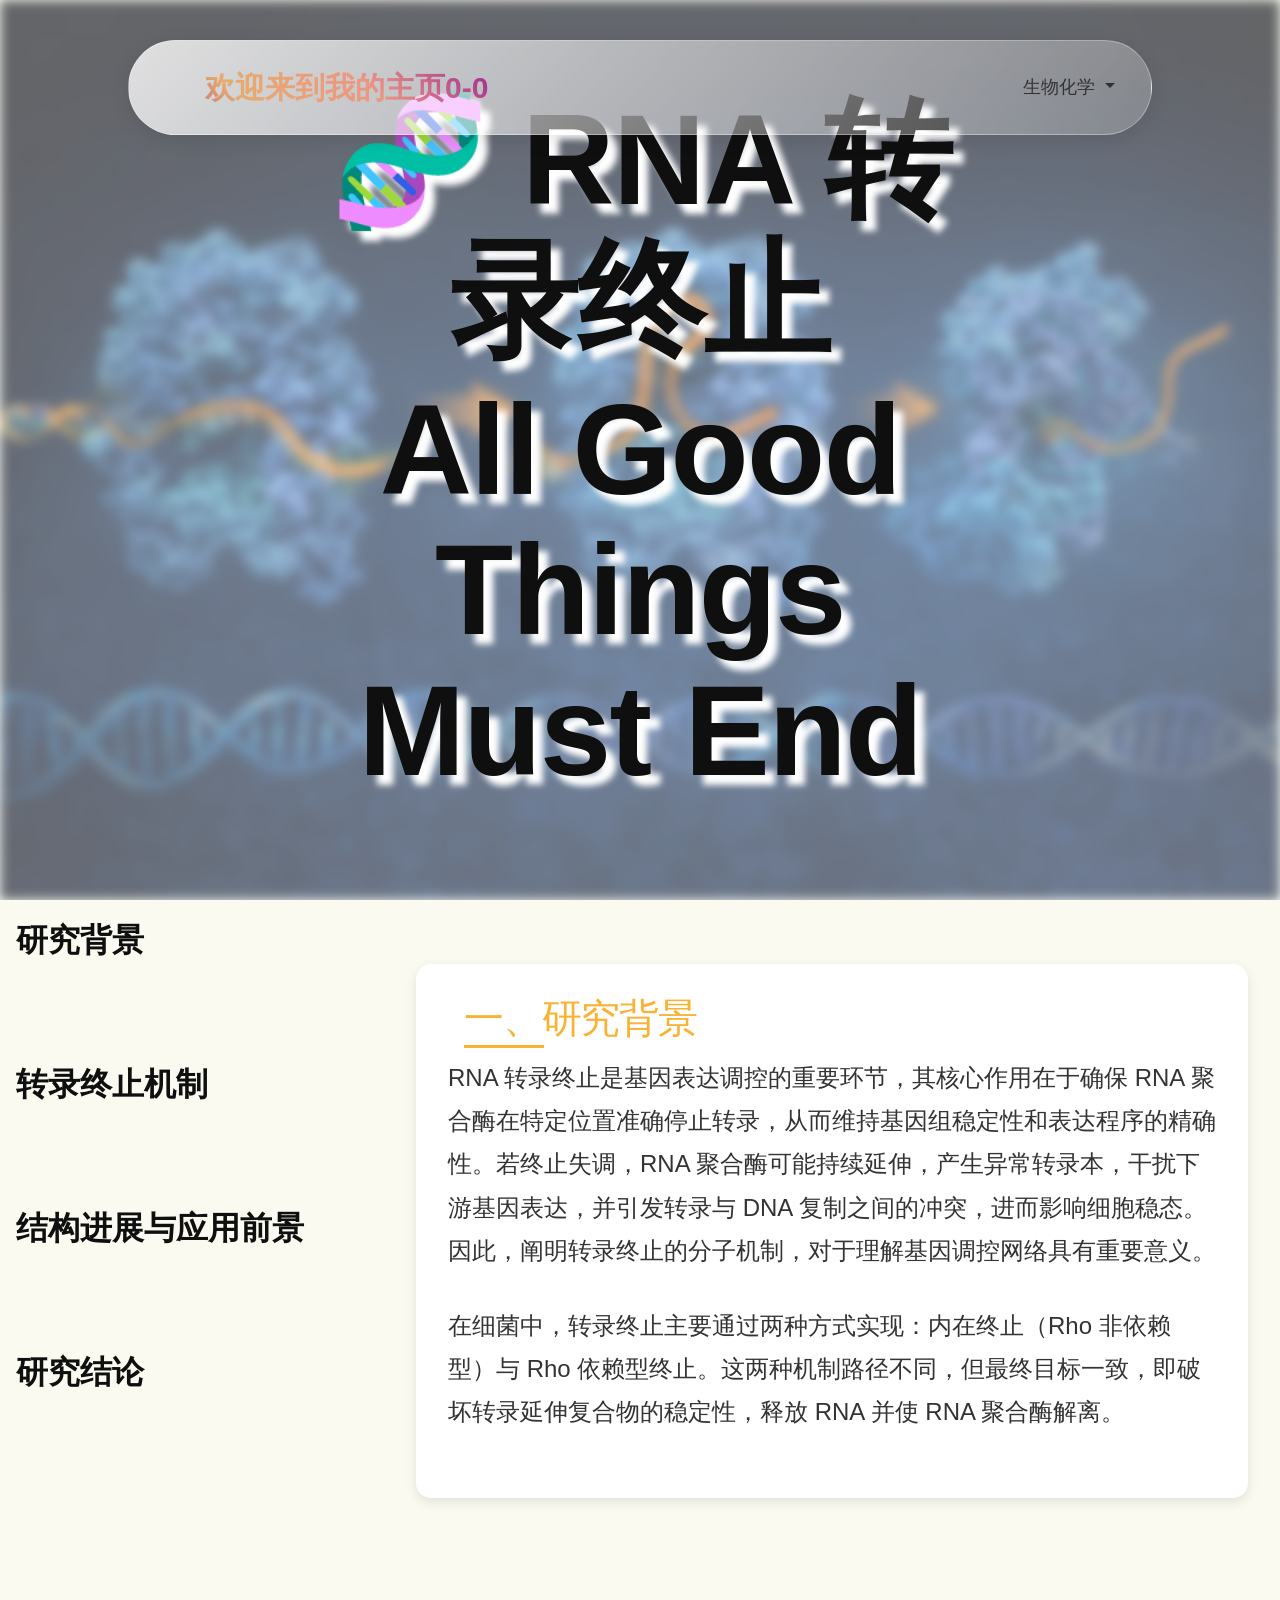
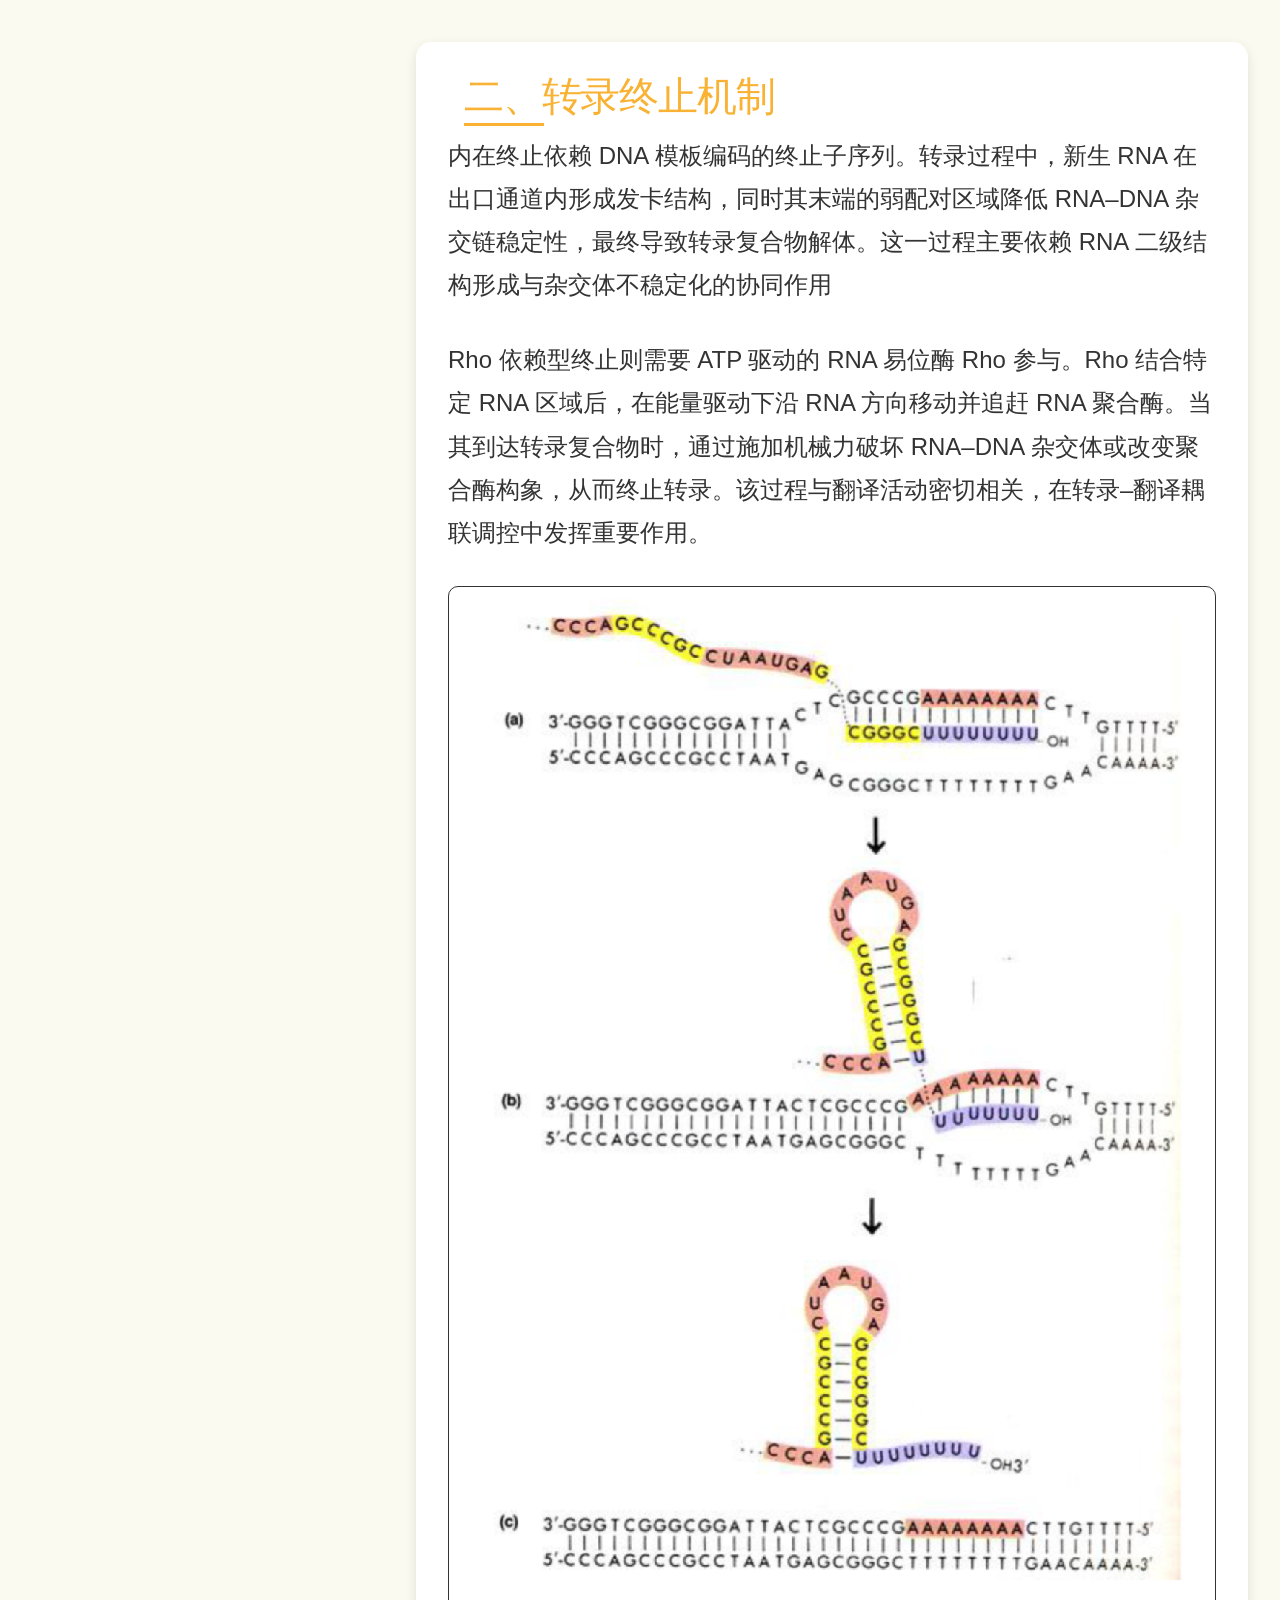
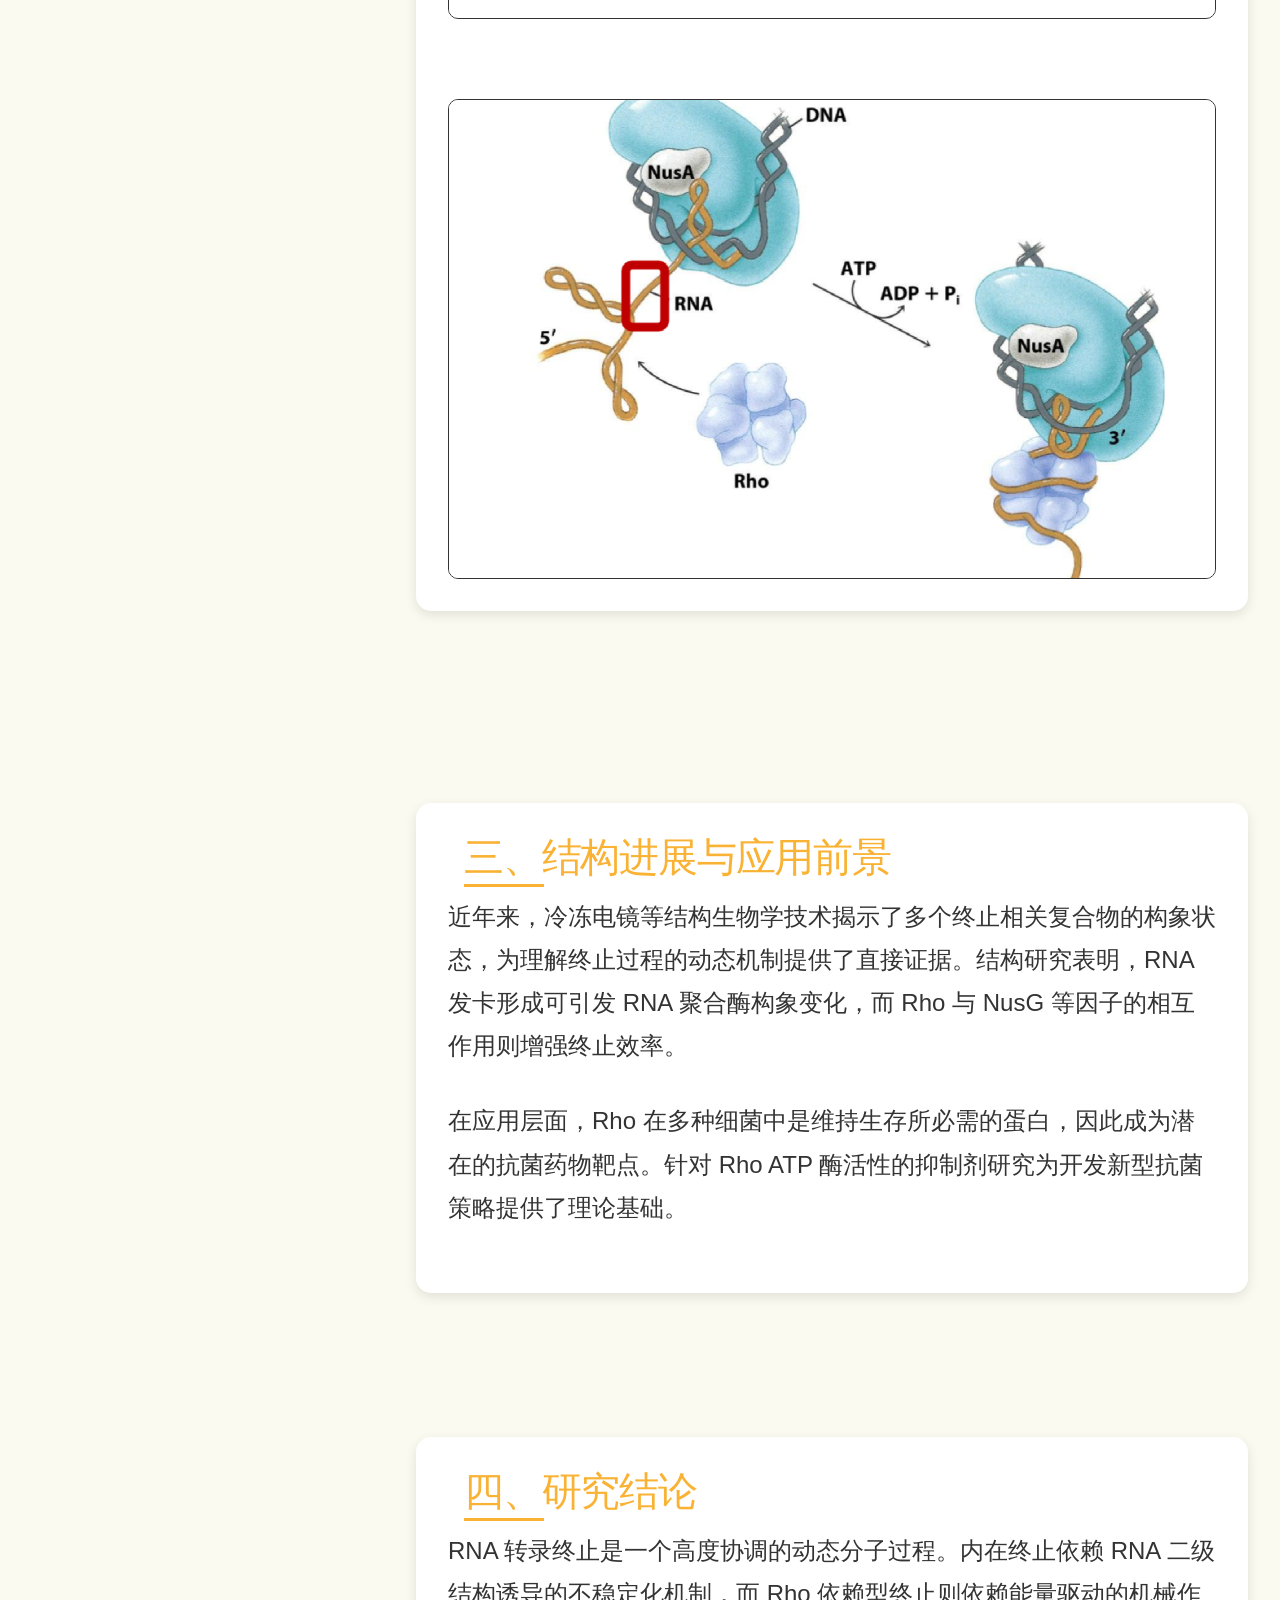
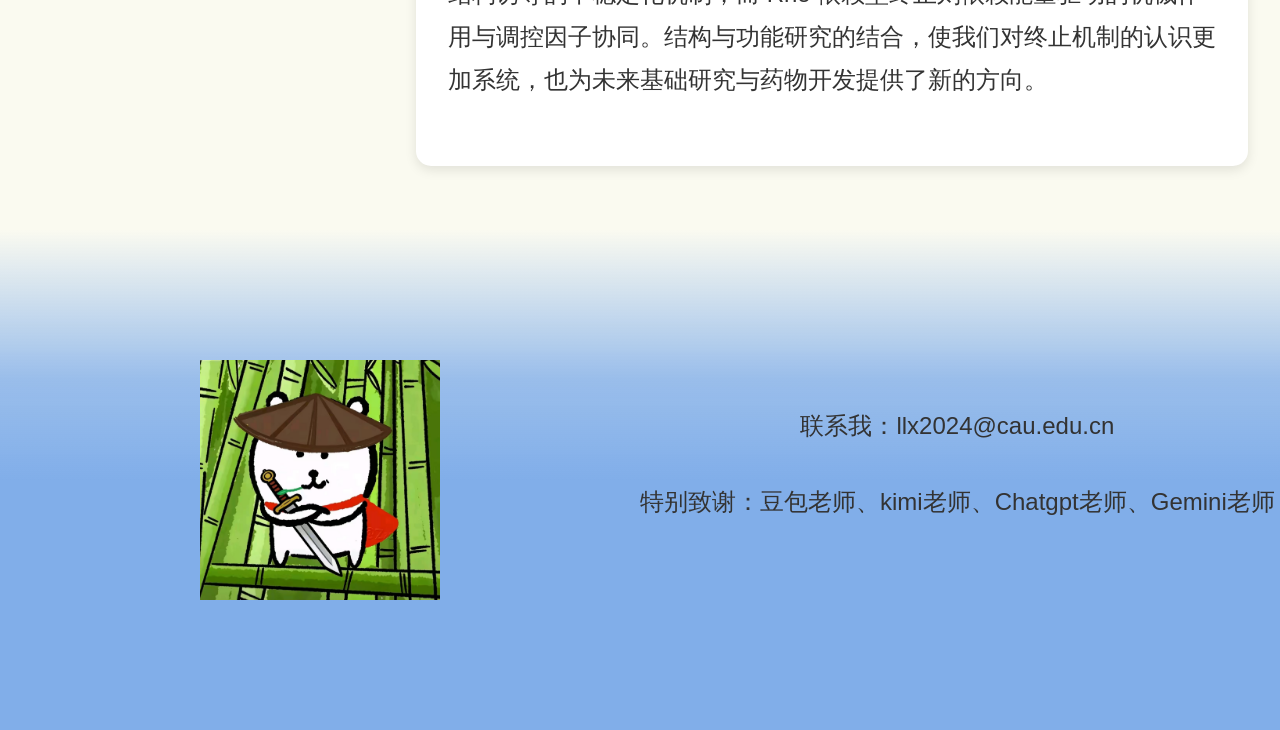
==== shengwuhuaxue.html @ e9fe0827 "Add files via upload" ====
<!DOCTYPE html>
<html lang="en">
<head>
    <meta charset="UTF-8">
    <meta name="viewport" content="width=device-width, initial-scale=1.0">
    <title>生物化学</title>
    <link href="https://cdn.jsdelivr.net/npm/bootstrap@5.3.2/dist/css/bootstrap.min.css" rel="stylesheet">
    <link rel="stylesheet" href="style.css">
    <link rel="stylesheet" href="style2.css">
</head>
<body>
    <nav class="navbar navbar-expand-lg fixed-top justify-content-between" >
    <!--navbar-expand-lg: 大屏幕的时候开启nav-->
    
  <div class="container" >
    <!-- HOME -->
        <div class="nav-item ms-5 ">
          <a class="smooth-shimmer" href="/Untitled-1.html">欢迎来到我的主页0-0</a>
        </div>
    <button class="navbar-toggler"   
    type="button" data-bs-toggle="collapse" 
    data-bs-target="#navbarSupportedContent">
    <span class="navbar-toggler-icon"></span>  <!-- 三条横线图标 ☰ -->
    </button>
    <!-- toggler:按钮样式 data-bs-target：具体内容 -->

    <div class="collapse navbar-collapse" id="navbarSupportedContent">
      <ul class="navbar-nav ms-auto left-aligned d-flex gap-3">
        <!-- ms-auto:自动填满左边的空间 left-aligned：文字左对齐 -->
        <li class="nav-item dropdown">
            <!-- dropdown：下拉菜单容器-->
          <a class="nav-link dropdown-toggle" data-="toggle:下拉容器按钮"
          href="#" id="navbar-project" role="button" 
          data-bs-toggle="dropdown" aria-expanded="false">
            生物化学 
          </a>
          <div class="dropdown-menu" >
            <div class="menu-section">
              <div class="column">
                <a class="dropdown-item" href="/shengwuhuaxue.html#sec1">研究背景</a>
                <a class="dropdown-item" href="/shengwuhuaxue.html#sec2">转录终止机制</a>
              </div>
              <div class="column">
                <a class="dropdown-item" href="/shengwuhuaxue.html#sec3">结构进展与应用前景</a>
              </div>
              <div class="column">
                <a class="dropdown-item" href="/shengwuhuaxue.html#sec4">研究结论</a>
              </div>
          </div>
        </div></li>
      </ul>
    </div>
  </div>
</nav>
<div class="head">
    <img src="/image/zhuanlu.png">
    <div class="head-text">
      <h1>🧬 RNA 转录终止</h1>
      <h1>All Good Things Must End</h1>
      </div>
</div>
<div class="bigpage d-flex flex-column">
<div class="page d-flex">
    <div class="left">
         <div class="nav-item" data-target="sec1">研究背景</div>
         <div class="nav-item" data-target="sec2">转录终止机制</div>
         <div class="nav-item" data-target="sec3">结构进展与应用前景</div>
         <div class="nav-item" data-target="sec4">研究结论</div>
    </div>
    <div class="right d-flex">
        <div class="content content1" id="sec1">
        <h2>一、研究背景</h2>
            <p>RNA 转录终止是基因表达调控的重要环节，其核心作用在于确保 RNA 聚合酶在特定位置准确停止转录，从而维持基因组稳定性和表达程序的精确性。若终止失调，RNA 聚合酶可能持续延伸，产生异常转录本，干扰下游基因表达，并引发转录与 DNA 复制之间的冲突，进而影响细胞稳态。因此，阐明转录终止的分子机制，对于理解基因调控网络具有重要意义。</p>
            <p>在细菌中，转录终止主要通过两种方式实现：内在终止（Rho 非依赖型）与 Rho 依赖型终止。这两种机制路径不同，但最终目标一致，即破坏转录延伸复合物的稳定性，释放 RNA 并使 RNA 聚合酶解离。</p>
        </div>
        <div class="content content2" id="sec2">
            <h2>二、转录终止机制</h2>
            <p>内在终止依赖 DNA 模板编码的终止子序列。转录过程中，新生 RNA 在出口通道内形成发卡结构，同时其末端的弱配对区域降低 RNA–DNA 杂交链稳定性，最终导致转录复合物解体。这一过程主要依赖 RNA 二级结构形成与杂交体不稳定化的协同作用</p>
            <p>Rho 依赖型终止则需要 ATP 驱动的 RNA 易位酶 Rho 参与。Rho 结合特定 RNA 区域后，在能量驱动下沿 RNA 方向移动并追赶 RNA 聚合酶。当其到达转录复合物时，通过施加机械力破坏 RNA–DNA 杂交体或改变聚合酶构象，从而终止转录。该过程与翻译活动密切相关，在转录–翻译耦联调控中发挥重要作用。</p>
                <div class="pic d-flex">
            <img src="/image/1.png" alt=""><img src="/image/2.png" alt="">
        </div>
        </div>
        <div class="content content3" id="sec3">
            <h2>三、结构进展与应用前景</h2>
            <p>近年来，冷冻电镜等结构生物学技术揭示了多个终止相关复合物的构象状态，为理解终止过程的动态机制提供了直接证据。结构研究表明，RNA 发卡形成可引发 RNA 聚合酶构象变化，而 Rho 与 NusG 等因子的相互作用则增强终止效率。</p>
            <p>在应用层面，Rho 在多种细菌中是维持生存所必需的蛋白，因此成为潜在的抗菌药物靶点。针对 Rho ATP 酶活性的抑制剂研究为开发新型抗菌策略提供了理论基础。</p>
        </div>
        <div class="content content4" id="sec4">
            <h2>四、研究结论</h2>
            <p>RNA 转录终止是一个高度协调的动态分子过程。内在终止依赖 RNA 二级结构诱导的不稳定化机制，而 Rho 依赖型终止则依赖能量驱动的机械作用与调控因子协同。结构与功能研究的结合，使我们对终止机制的认识更加系统，也为未来基础研究与药物开发提供了新的方向。</p>
        </div>
    </div>
</div>
<footer class="d-flex">
    <div class="ico"><img src="/image/ico.jpg" alt="">
    </div>
    <div class="text">
       <p> 联系我：llx2024@cau.edu.cn</p>
       <p>特别致谢：豆包老师、kimi老师、Chatgpt老师、Gemini老师</p>
    </div>
</footer>
</div>
     <script src="https://cdn.jsdelivr.net/npm/bootstrap@5.3.2/dist/js/bootstrap.bundle.min.js"></script>
    <script>
        // 监听每个 section 进入视口，激活对应的导航项
const sections = document.querySelectorAll('.content');
const navItems = document.querySelectorAll('.nav-item');

// 监听每个 section 的滚动
const observer = new IntersectionObserver((entries) => {
  entries.forEach(entry => {
    const targetId = entry.target.id; // 获取当前 section 的 id
    const navItem = document.querySelector(`.nav-item[data-target="${targetId}"]`);

    if (entry.isIntersecting) {
      // 激活当前导航项
      navItem.classList.add('active');
    } else {
      // 取消激活
      navItem.classList.remove('active');
    }
  });
}, { threshold: 0.5 }); // 当 section 至少有 50% 进入视口时触发

sections.forEach(section => observer.observe(section));

// 平滑滚动效果
navItems.forEach(item => {
  item.addEventListener('click', (e) => {
    const targetId = e.target.getAttribute('data-target');
    const targetElement = document.getElementById(targetId);

    targetElement.scrollIntoView({
      behavior: 'smooth',
      block: 'start'
    });
  });
});
    </script>
    </body>
</html>
---- style.css ----
* {
  margin: 0;
  padding: 0;
  box-sizing: border-box;
}
:root {
  --base-100: #fafaf0;
  --base-200: #deded5;
  --base-300: #0f0f0f;
}

.navbar {
    border-radius: 50px;
    margin:40px 10%;
    background: linear-gradient(135deg, rgba(255,255,255,0.8), rgba(255,255,255,0.2));
    -webkit-backdrop-filter: blur(15px) ;
    box-shadow: 0 4px 20px rgba(0,0,0,0.1);
    border: 1px solid rgba(255,255,255,0.3); /* 加边框增强玻璃感 */

}

.navbar > .container {
  display: flex;
  justify-content: space-between;
  align-items: center;
}
/*文字和汉堡水平分开*/
 body{
    background-image: rgb(247, 251, 252);
}
.page{
    height: 1200vh;
}
.nav-item > a{
    font-size: large;
}
/*文字渐变效果*/
.container> .nav-item:nth-child(1) > a{
    background-image: linear-gradient(45deg, #9B1E8F, #E5AC6E, #ED9681, #9F2793, #E737B8,
     #B85FAF, #3F37AF, #5C9DEA, #9B1E8F, #E5AC6E) !important;
    font-weight: 700;
    font-size: 30px;
    color: #9B1E8F; 
    background-clip: text; 
    color: transparent;   
    background-size: 400% 400%;
    animation: smooth-shimmer 8s ease infinite !important; 
    text-decoration: none;
}
@keyframes smooth-shimmer{
    0%{background-position:0% 50%}
    50%{background-position:100% 50%}   
    100%{background-position:0% 50%}
}
.dropdown-toggle::after {
  transition: transform 0.2s ease-in-out;
}

.dropdown-toggle.show::after {
  transform: rotate(180deg);
}
/*箭头旋转效果*/
.dropdown-toggle.show {
  color: #3F37AF !important;
}
/*点击颜色改变*/
.container> .nav-item:nth-child(1){
    width: 20em;
    overflow: hidden;
    white-space: nowrap;
    animation: typing 2s steps(8) forwards,blink 1s steps(1) infinite

}
@keyframes typing{
    0%{width: 0;}
    100%{width: 20em;}
}
@keyframes blink{
    50%{
        border-color: black;
    }

}
/*标题浮现效果*/

.page{
  height: 100%;

}
.page > .welcome{
    height: 10vh;
    margin-top: -45rem;
    display: flex;
    flex-direction: column;  /* 垂直排列 */
    justify-content: center;  /* 水平 */
    align-items: center;      /* 垂直 */
    height: 100vh;
    padding-top:350px ;
    margin-bottom: 340px;
}

.welcome-1 >p,.welcome-2 >p,.welcome-3 >p,.welcome-4> p {
   font-size: 5vw;
   font-weight: 700;
    font-family: impact;
}

#welcome-3,#welcome-4{
  transform: scale(0); /* 初始缩小 */
  transform: translateY(30px);
  opacity: 0;
  transition: all 1.5s ease-in-out;

}
#welcome-3.active,#welcome-4.active{
    opacity: 1;
    transform: translateY(0) scale(1); /* 恢复正常大小 */
}
/*文字浮现效果*/
.wrapper {
            position: relative;
            width: 100%;
            height: 200vh;
        }
.container2 {
            position: sticky;
            top: 0;
            display: flex;
            align-items: center;
            width: 100%;
            height: 100vh;
            background-image: linear-gradient( var(--base-100) 20%,rgb(127, 216, 250));
            box-shadow: 0 40px 16px rgb(127, 216, 250);

        }
.card1 {
            display: flex;
            justify-content: center;
            align-items: center;
            width: 60rem;
            height: 50rem;
         background-color: #f7f7f7;
            margin-right: 10rem;
           background: transparent;
            font-size: 5rem;
            color: #171717;
            flex-shrink: 0;
              border: none !important;
        }
.card1 >img{
    border-radius: 25px;
    box-shadow: 10px 10px 16px black;
}
/*横向滚动*/
img {
  width: 100%;
  height: 100%;
  object-fit: cover;
}


body {
  font-family: "Manrope", sans-serif;
  background-color: var(--base-100);
  color: var(--base-300);
}

h1, h2 {
  font-weight: 500;
  line-height: 1.1;
}

h1 {
  font-size: 4rem;
  letter-spacing: -0.1rem;
}

h2 {
  font-size: 2.5rem;
  letter-spacing: -0.075rem;
}

p {
  font-size: 1.125rem;
}


.spotlight {
  position: relative;
  width: 100%;
  height: 4700px;
  padding: 2rem;
  display: flex;
  flex-direction: column;
  gap: 10rem;
  overflow: hidden;
}

.spotlight .row {
  display: flex;
  justify-content: center;
  gap: 2rem;
}

.spotlight .row .col {
  flex: 1;
  display: flex;
  flex-direction: column;
  justify-content: center;
}

.spotlight .row:nth-child(1) .img,
.spotlight .row:nth-child(4) .img {
  width: 50%;
}
.spotlight .row:nth-child(4) .duiqi .img{
    img{border-radius: 150px;
    box-shadow: 20px 20px 10px var(--base-100),20px -20px 10px var(--base-100);
}

}
.spotlight .card {
  width: 75%;
  margin: 0 auto;
  padding: 2rem;
  background-color: var(--base-200);
  border-radius: 1rem;
  display: flex;
  flex-direction: column;
  gap: 1rem;
}

.spotlight .svg-path {
  position: absolute;
  top: 25svh;
  left: 50%;
  transform: translateX(-50%);
  width: 90%;
  height: 100%;
  z-index: -1;
}

.spotlight .svg-path svg {
  width: 100%;
  height: auto;
}

@media (max-width: 1000px) {
  h1, h2 {
    letter-spacing: 0;
  }

  h1 {
    font-size: 2rem;
  }

  h2 {
    font-size: 1.5rem;
  }

  p {
    font-size: 1rem;
  }

  .spotlight {
    gap: 12rem;
  }

  .spotlight .row {
    flex-direction: column;
    gap: 10rem;
  }

  .spotlight .row:nth-child(1) .img,
  .spotlight .row:nth-child(4) .img {
    width: 100%;
  }

  .spotlight .card {
    width: 100%;
  }

  .spotlight .svg-path {
    top: 15svh;
    width: 275%;
  }
}

footer{
    position: relative;
    flex: 1fr;
    height: 500px;
     background: linear-gradient(
    to top, 
    #81AEE9 50%,          /* 盒子主体保持纯色 */
    rgba(129, 174, 233, 0.8) 70%,  /* 80%-90% 半透明 */
    #fff 100%    /* 90%-100% 完全透明 */
  );
    .ico{
       width: 50%;
       display: flex;
         justify-content: center; /* 水平居中 */
    align-items: center; /* 垂直居中 */
    }
    .ico img{
        width: 15rem;
        height: 15rem;
        aniimation:
    }
    .text{
        display: flex ;
        flex-direction:column ;
        justify-content: center; /* 水平居中 */
        align-items: center; /* 垂直居中 */
    }
}
.ico img{
animation: breathe 5s infinite;
}
@keyframes breathe {
    0%{
        transform: scale(1),rotate(0);
    }
    33%{
        transform: rotate(15deg);
    }
        50%{
        transform: scale(1.2);
    }
    66%{
        transform: rotate(-15deg);}
100%{
        transform: scale(1),rotate(0);
    }

}
.white-overlay {
  position: absolute; 
  z-index: 99;      /* 高于背景，低于文字块 */
  background: rgba(255, 255, 255); 
  opacity: 0;       /* 初始透明，由GSAP控制显示 */
  pointer-events: none; /* 不阻挡交互 */
  height: 100%;
  width: 100%;
  top: 0;
  left: 0;
  transform: scale(3);
}

/* 4. 文字块通用样式：居中+初始隐藏 */
.text-block{
  position: absolute;
  left: 50%;
  transform: translate(-50%, 50%); /* 初始向下偏移（配合GSAP的y:0居中） */
  z-index: 100; /* 高于white-overlay，确保文字在最上层 */
  opacity: 0;   /* 初始透明 */
  text-align: center;
  width: 180%;
  max-width: 1800px;
  font-size: 5rem;
  color: #333;
  padding: 2rem;
}
.text-block1{
    top: 40%;
}
.text-block2{
    top: 50%;
}
.text-block3{
    top: 60%;
}
.text-block4{
    top: 70%;
}
.text-block5{
    top: 80%;
}
.spotlight .row:nth-child(4) .img{
    position: relative;
    height: auto;
    margin: 0 auto;
   }
---- style2.css ----
.head {
  position: relative;
  width: 100%;
  height: 100vh;
  overflow: hidden;
  img {
  position: absolute;
  inset: 0;
  width: 100%;
  height: 100%;
  object-fit: cover;
  z-index: 1;
  opacity: 0.6;
  filter: blur(6px);
}
  .head-text{
  position: absolute;
  top: 50%;
  left: 50%;
  transform: translate(-50%, -50%);
  z-index: 3;
  text-align: center;
  h1{
    font-size: 8rem;
    font-weight: 800;
    text-shadow: 10px 10px 6px #fff;
  }
}
}
.left{
  width: 30%;
  position: sticky;
  top: 125px;   /* 距离顶部 */
  height: fit-content;
  display: flex;
  flex-direction: column;
  gap: 4rem;
  left: 9%;
  .nav-item {
    font-size: 2rem;
    font-weight: 600;
  cursor: pointer;
  transition: all 0.3s ease;
  }
}
.nav-item {
  padding: 1rem;
  cursor: pointer;
  font-size: 1.2rem;
  transition: all 0.3s ease;
}

/* 左侧导航项 - 高亮效果 */
.nav-item.active {
  font-size: 2.5rem;   /* 放大字体 */
  color: #f9b233;      /* 改变颜色 */
}

.right {
  width: 70%;
  background-image: linear-gradient(#93e6e3);
  height: auto;
  border-radius: 25px;
  flex-direction: column;
  gap: 5rem; /* 缩小间隔，使内容更加紧凑 */
  padding: 2rem; /* 增加整体内边距 */
}

.content {
  background-color: #fff;
  margin: 2rem 0;
  border-radius: 15px;
  padding: 2rem;
  box-shadow: 0 4px 12px rgba(0, 0, 0, 0.1); 
  height: auto;
}

h2 {
  position: relative;
  display: inline-block;
  font-size: 2.5rem;
  color: #f9b233;
  margin-left: 1rem;
  margin-bottom: 1rem; /* 增加标题与内容的间距 */
}

.content h2::after {
  content: "";
  position: absolute;
  left: 0;
  bottom: -8px;
  width: 5rem;
  height: 3px;
  background-color: #f9b233;
}

p {
  font-size: 1.5rem;
  font-weight: 400;
  color: #333;
  line-height: 1.8;
  margin-bottom: 2rem; /* 增加段落间距 */
}

/* 图片布局 */
.content2 img {
  margin: auto;
  height: 30rem;
  width: 100%; /* 更适应不同屏幕大小 */
  object-fit: cover;
  border:1px solid #333;
  border-radius: 10px; /* 给图片加个圆角 */
  max-width: calc(50% - 5%); 
}

/* 图片区布局 */
.pic {
  display: flex;
  gap: 5%;
  margin-top: 2rem;
   box-sizing: border-box; 
}

.pic img:nth-child(1) {
  flex: 1;
  object-fit: cover;
  border-radius: 10px;
  height: 60rem; /* 限制图片高度 */
}

/* content3 卡片的顶部 margin 位置 */
.content3 {
  margin-top: 80px;
}

@media(max-width:1400px){
    .left{
        left:0;
    }
    .content2 .pic{
        display: flex;
        flex-direction: column;
         width: 100%;
        gap: 5rem;
    }
    .content2 img{
        width: 100%;
        max-width:10000px;
    }
}
body{
    height: 3500px;
}
footer{
    background: linear-gradient(
    to top, 
    #81AEE9 50%,          /* 盒子主体保持纯色 */
    rgba(129, 174, 233, 0.8) 70%,  /* 80%-90% 半透明 */
    #FAFAF0 100%    /* 90%-100% 完全透明 */)
}
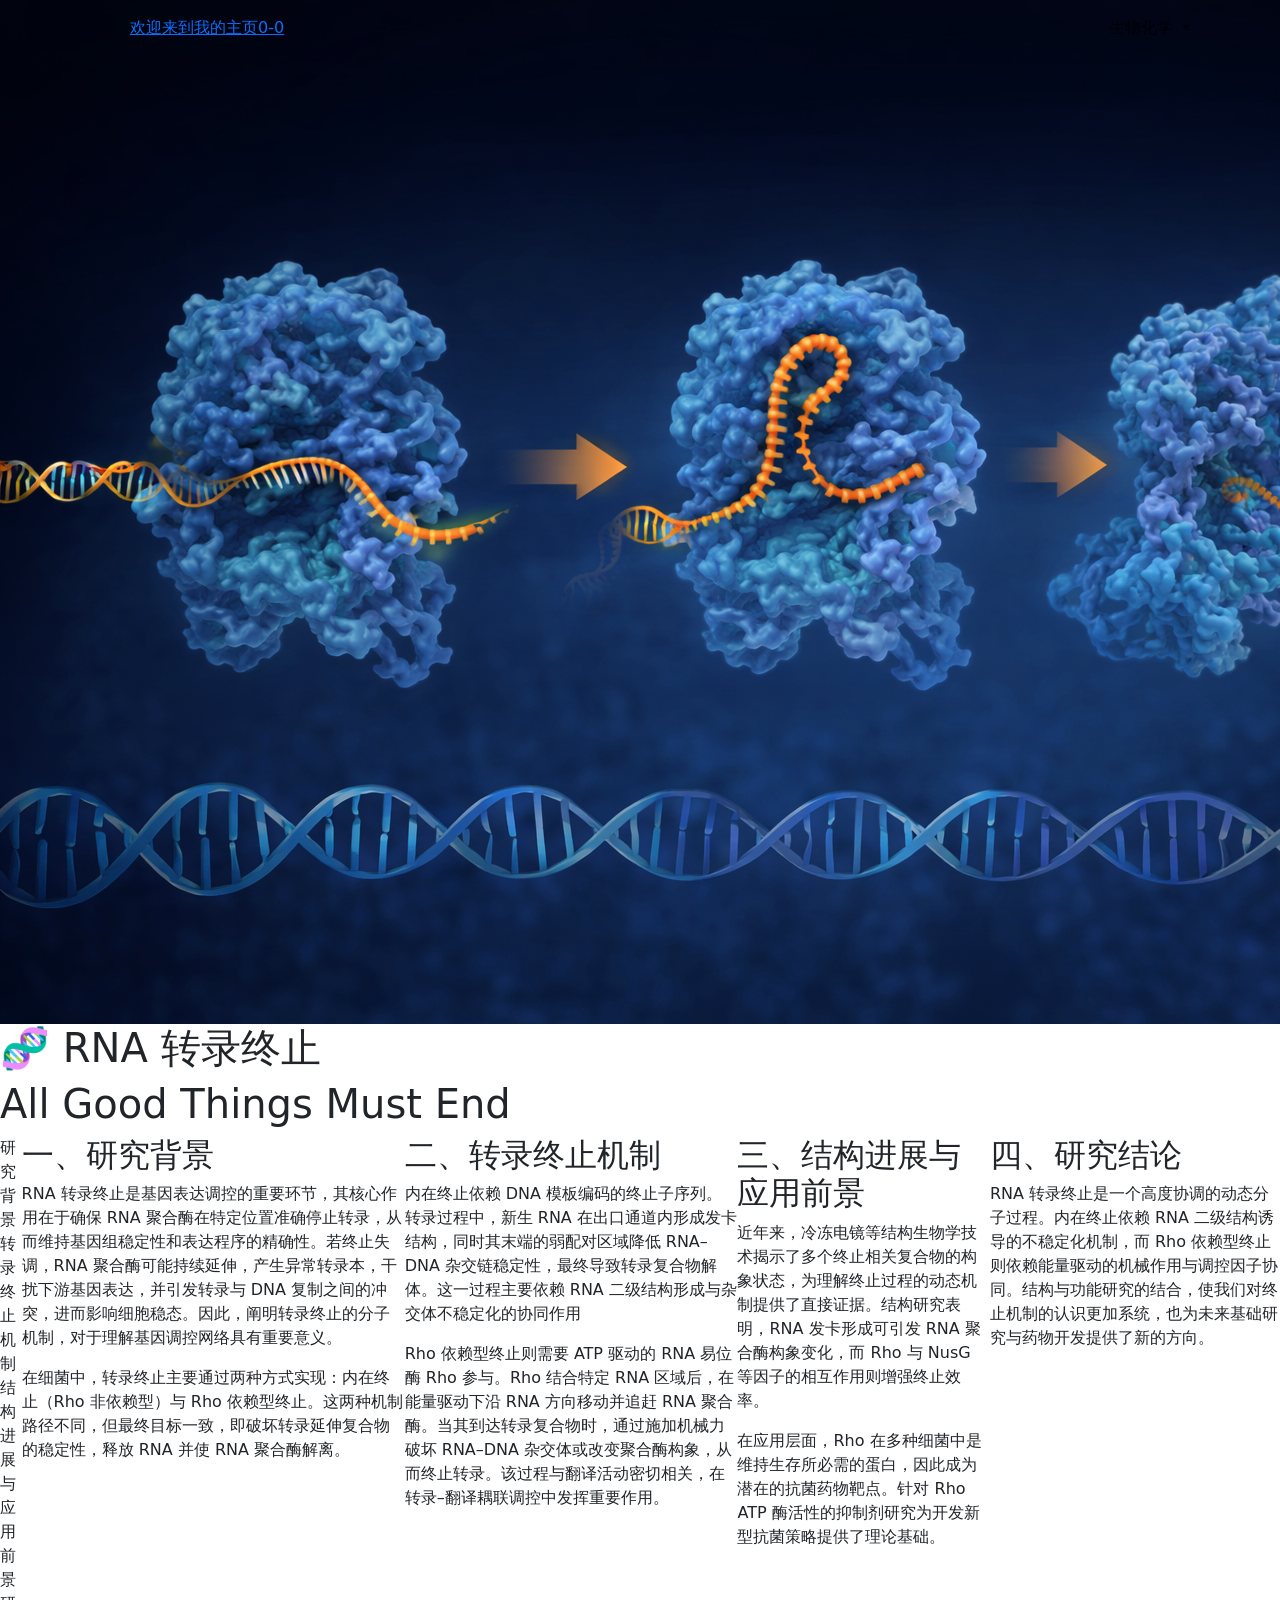
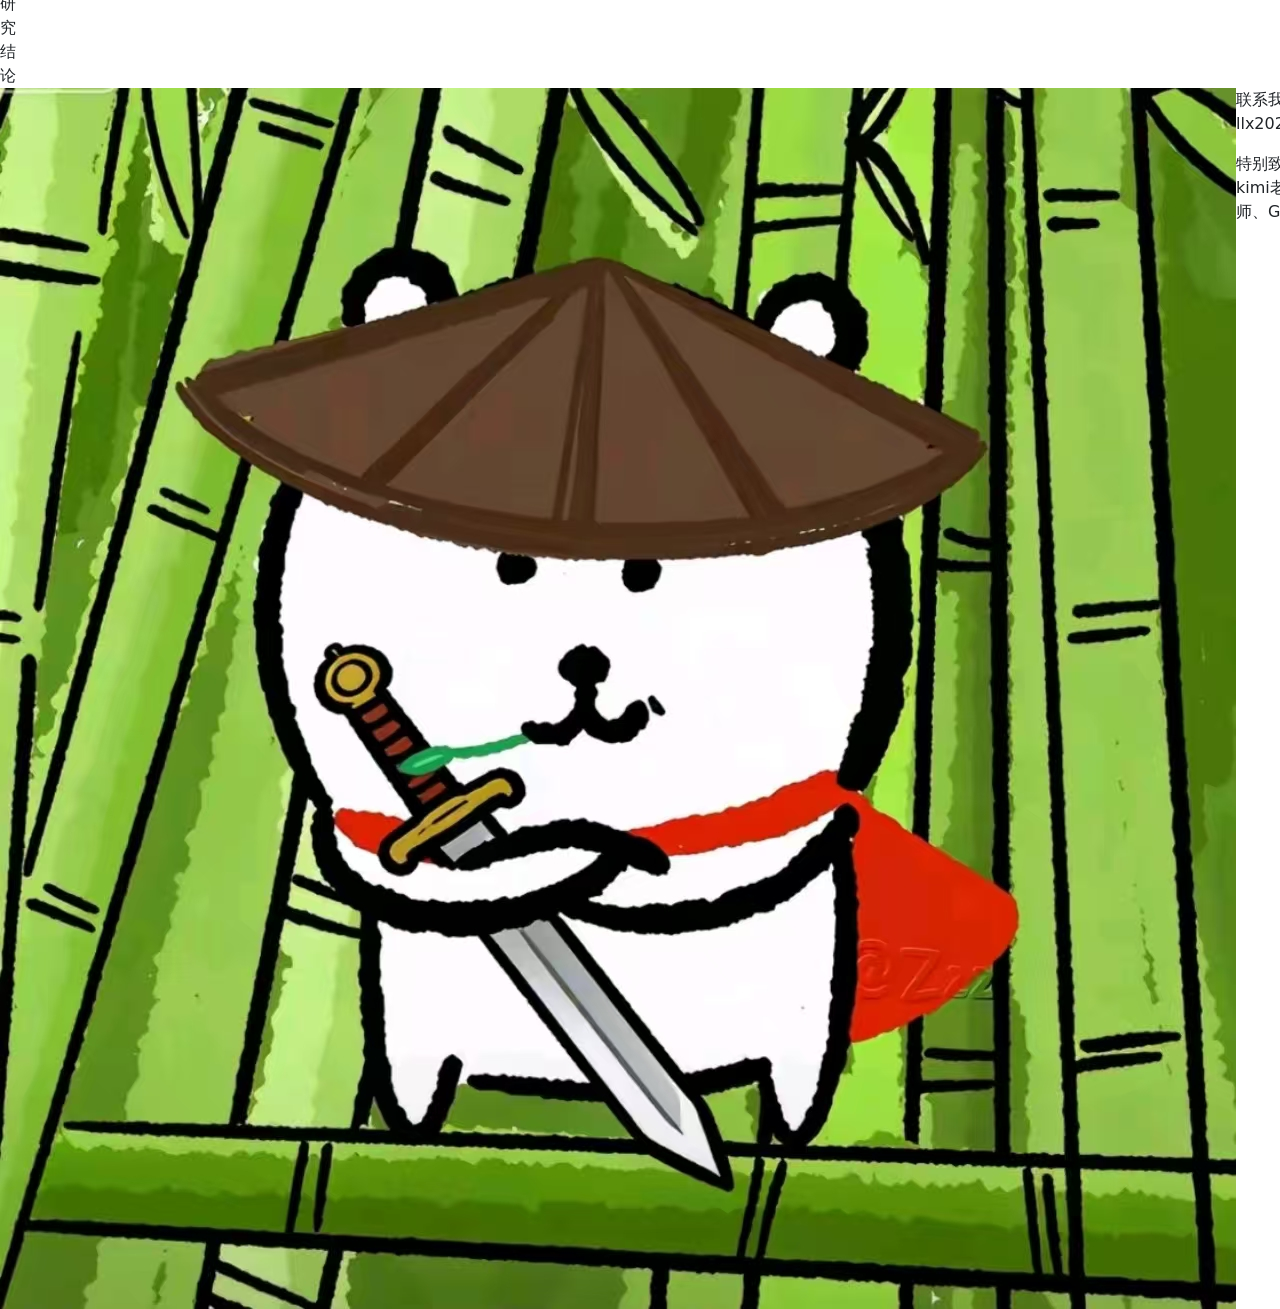
==== commit a54dc849: "Update shengwuhuaxue.html" ====
--- a/shengwuhuaxue.html
+++ b/shengwuhuaxue.html
@@ -5,8 +5,8 @@
     <meta name="viewport" content="width=device-width, initial-scale=1.0">
     <title>生物化学</title>
     <link href="https://cdn.jsdelivr.net/npm/bootstrap@5.3.2/dist/css/bootstrap.min.css" rel="stylesheet">
-    <link rel="stylesheet" href="style.css">
-    <link rel="stylesheet" href="style2.css">
+    <link rel="stylesheet" href="/zuoyestyle.css">
+    <link rel="stylesheet" href="/zuoyestyle2.css">
 </head>
 <body>
     <nav class="navbar navbar-expand-lg fixed-top justify-content-between" >
@@ -78,7 +78,7 @@
             <p>内在终止依赖 DNA 模板编码的终止子序列。转录过程中，新生 RNA 在出口通道内形成发卡结构，同时其末端的弱配对区域降低 RNA–DNA 杂交链稳定性，最终导致转录复合物解体。这一过程主要依赖 RNA 二级结构形成与杂交体不稳定化的协同作用</p>
             <p>Rho 依赖型终止则需要 ATP 驱动的 RNA 易位酶 Rho 参与。Rho 结合特定 RNA 区域后，在能量驱动下沿 RNA 方向移动并追赶 RNA 聚合酶。当其到达转录复合物时，通过施加机械力破坏 RNA–DNA 杂交体或改变聚合酶构象，从而终止转录。该过程与翻译活动密切相关，在转录–翻译耦联调控中发挥重要作用。</p>
                 <div class="pic d-flex">
-            <img src="/image/1.png" alt=""><img src="/image/2.png" alt="">
+            <img src="/zuoye/image/1.png" alt=""><img src="/zuoye/image/2.png" alt="">
         </div>
         </div>
         <div class="content content3" id="sec3">
@@ -139,4 +139,5 @@
 });
     </script>
     </body>
-</html>+
+</html>
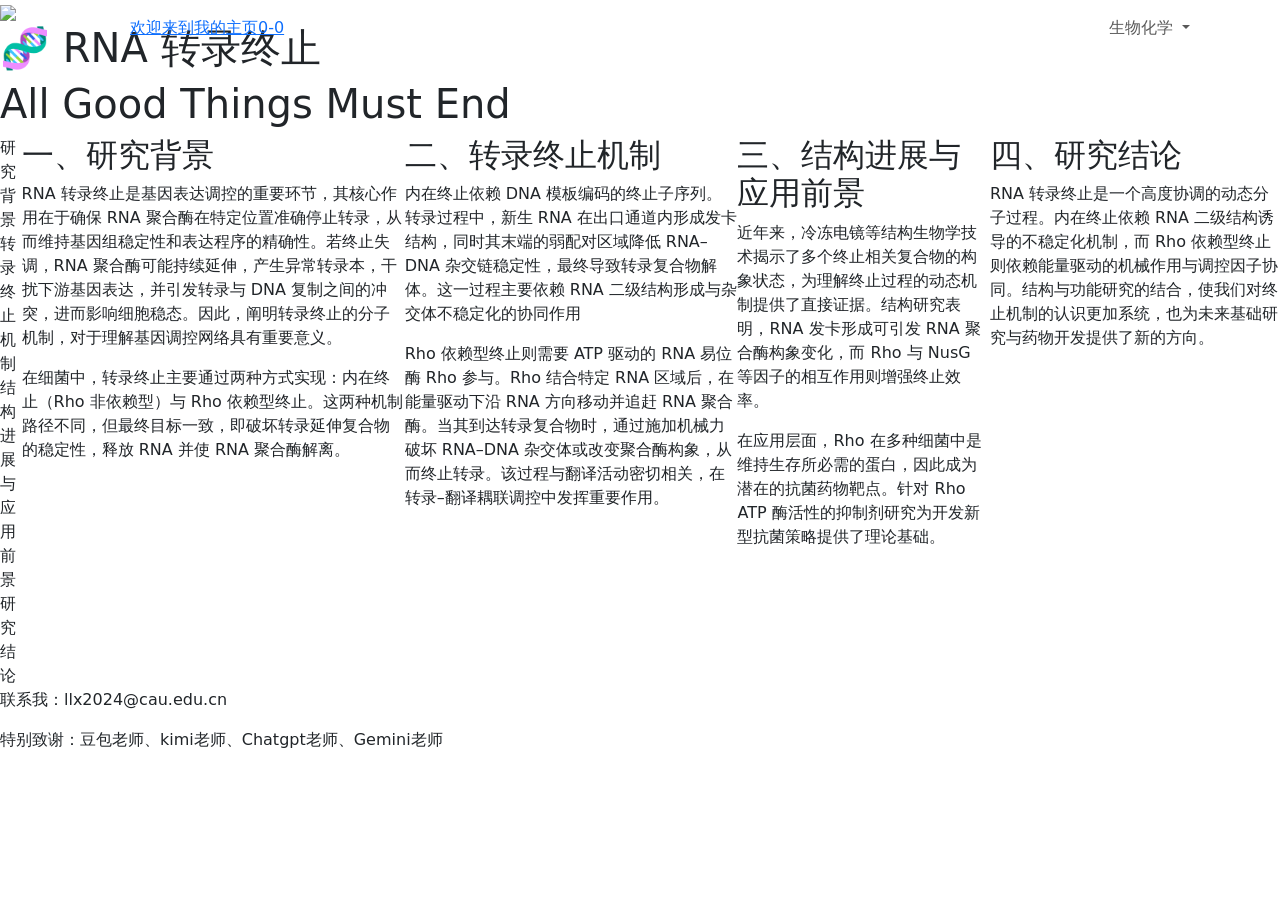
==== commit 57461fd9: "Update shengwuhuaxue.html" ====
--- a/shengwuhuaxue.html
+++ b/shengwuhuaxue.html
@@ -5,8 +5,8 @@
     <meta name="viewport" content="width=device-width, initial-scale=1.0">
     <title>生物化学</title>
     <link href="https://cdn.jsdelivr.net/npm/bootstrap@5.3.2/dist/css/bootstrap.min.css" rel="stylesheet">
-    <link rel="stylesheet" href="/zuoyestyle.css">
-    <link rel="stylesheet" href="/zuoyestyle2.css">
+    <link rel="stylesheet" href="/zuoye/style.css">
+    <link rel="stylesheet" href="/zuoye/style2.css">
 </head>
 <body>
     <nav class="navbar navbar-expand-lg fixed-top justify-content-between" >
@@ -30,21 +30,21 @@
         <li class="nav-item dropdown">
             <!-- dropdown：下拉菜单容器-->
           <a class="nav-link dropdown-toggle" data-="toggle:下拉容器按钮"
-          href="#" id="navbar-project" role="button" 
+          href="/zuoye/shengwuhuaxue.html" id="navbar-project" role="button" 
           data-bs-toggle="dropdown" aria-expanded="false">
             生物化学 
           </a>
           <div class="dropdown-menu" >
             <div class="menu-section">
               <div class="column">
-                <a class="dropdown-item" href="/shengwuhuaxue.html#sec1">研究背景</a>
-                <a class="dropdown-item" href="/shengwuhuaxue.html#sec2">转录终止机制</a>
+                <a class="dropdown-item" href="/zuoye/shengwuhuaxue.html#sec1">研究背景</a>
+                <a class="dropdown-item" href="/zuoye/shengwuhuaxue.html#sec2">转录终止机制</a>
               </div>
               <div class="column">
-                <a class="dropdown-item" href="/shengwuhuaxue.html#sec3">结构进展与应用前景</a>
+                <a class="dropdown-item" href="/zuoye/shengwuhuaxue.html#sec3">结构进展与应用前景</a>
               </div>
               <div class="column">
-                <a class="dropdown-item" href="/shengwuhuaxue.html#sec4">研究结论</a>
+                <a class="dropdown-item" href="/zuoye/shengwuhuaxue.html#sec4">研究结论</a>
               </div>
           </div>
         </div></li>
@@ -53,7 +53,7 @@
   </div>
 </nav>
 <div class="head">
-    <img src="/image/zhuanlu.png">
+    <img src="/zuoye/image/zhuanlu.png">
     <div class="head-text">
       <h1>🧬 RNA 转录终止</h1>
       <h1>All Good Things Must End</h1>
@@ -93,7 +93,7 @@
     </div>
 </div>
 <footer class="d-flex">
-    <div class="ico"><img src="/image/ico.jpg" alt="">
+    <div class="ico"><img src="/zuoye/image/ico.jpg" alt="">
     </div>
     <div class="text">
        <p> 联系我：llx2024@cau.edu.cn</p>
@@ -141,3 +141,4 @@
     </body>
 
 </html>
+
